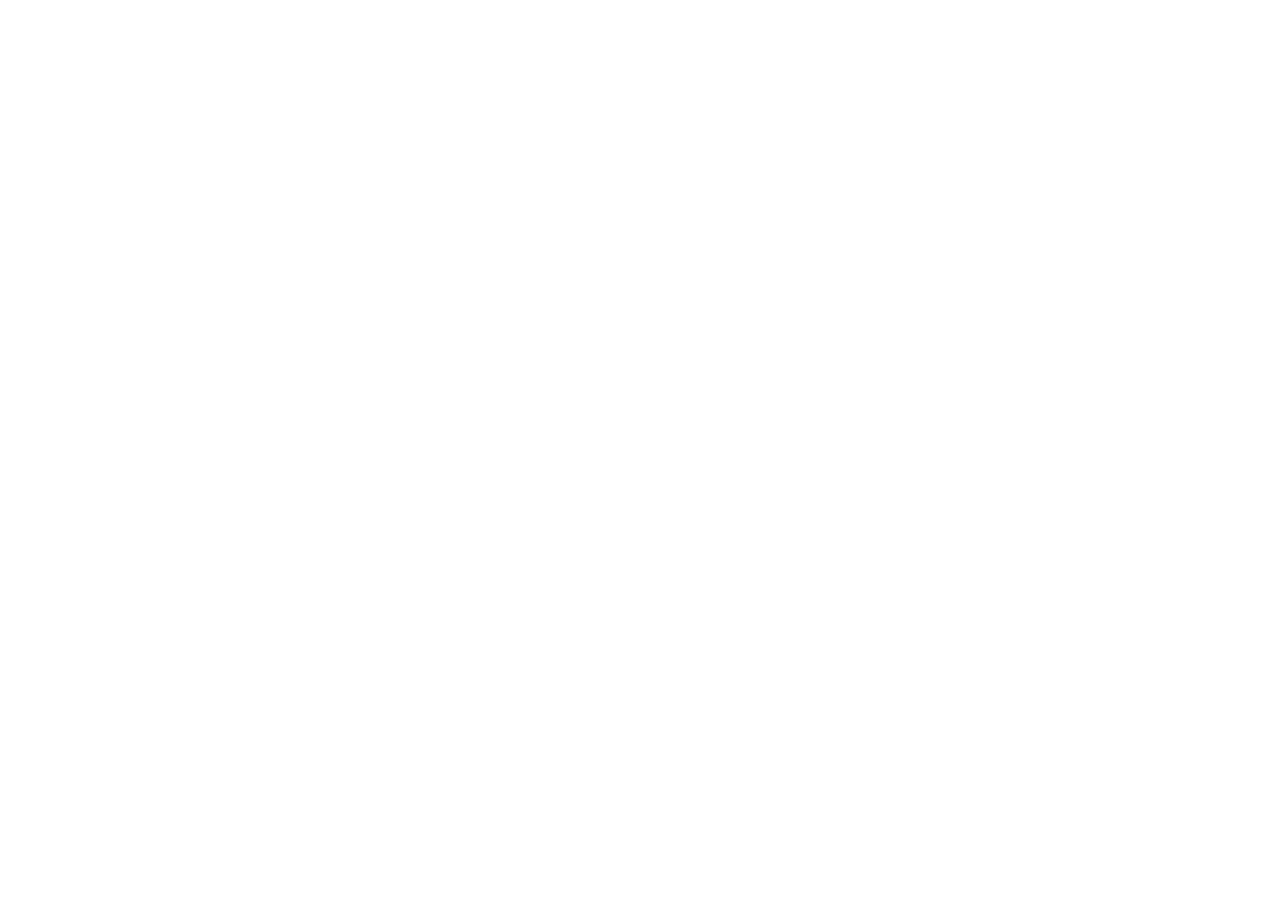
==== index.html @ 9f19ce7f "style sheet added" ====
<!DOCTYPE html>
<html lang="en">
<head>
  <meta charset="UTF-8">
  <meta name="viewport" content="width=device-width, initial-scale=1.0">
  <meta http-equiv="X-UA-Compatible" content="ie=edge">
  <meta name="description" contant = "Welcome to the best homestay in Sydney">
  <meta name="keywords" contant="homestay, hotel, sydney hotel">
  <link rel="stylesheet" href="css/style.css">
  <title>Welcome | My HomeStay</title>
</head>
<body>

</body>
</html>
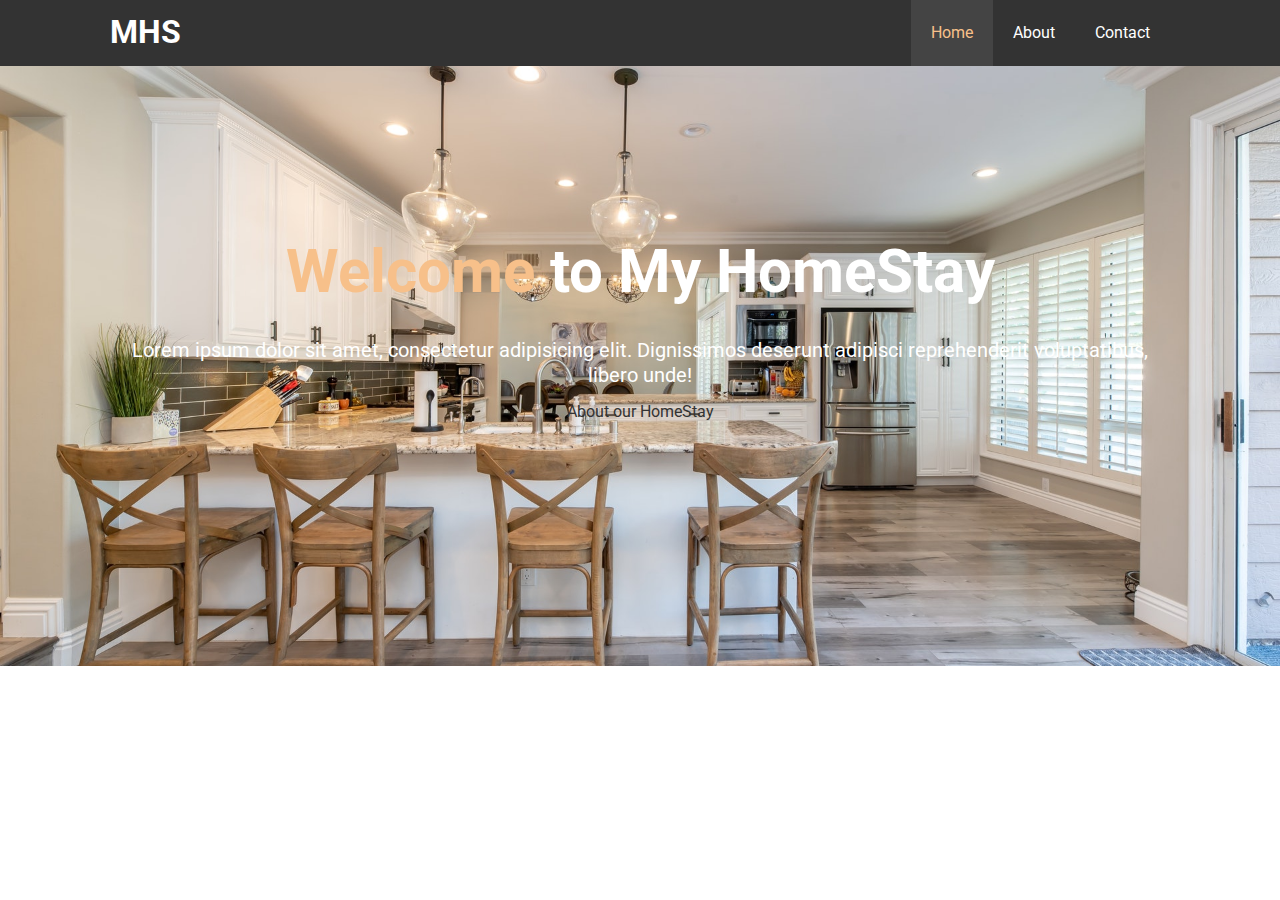
==== commit 225a9201: "style sheet added" ====
--- a/index.html
+++ b/index.html
@@ -1,15 +1,38 @@
 <!DOCTYPE html>
 <html lang="en">
+
 <head>
   <meta charset="UTF-8">
   <meta name="viewport" content="width=device-width, initial-scale=1.0">
   <meta http-equiv="X-UA-Compatible" content="ie=edge">
-  <meta name="description" contant = "Welcome to the best homestay in Sydney">
+  <meta name="description" contant="Welcome to the best homestay in Sydney">
   <meta name="keywords" contant="homestay, hotel, sydney hotel">
   <link rel="stylesheet" href="css/style.css">
   <title>Welcome | My HomeStay</title>
 </head>
+
 <body>
+  <header>
+    <nav id="navbar">
+      <div class="container">
+        <h1 class="logo"><a href="index.html">MHS</a></h1>
+        <ul>
+          <li><a class="current" href="index.html">Home</a></li>
+          <li><a href="about.html">About</a></li>
+          <li><a href="contact.html">Contact</a></li>
+        </ul>
+      </div>
+    </nav>
+    <div id="showcase">
+      <div class="container">
+        <div class="showcase-content">
+          <h1><span class="text-primary">Welcome</span> to My HomeStay</h1>
+          <p class="lead">Lorem ipsum dolor sit amet, consectetur adipisicing elit. Dignissimos deserunt adipisci reprehenderit voluptatibus, libero unde!</p>
+          <a class="btn" href="about.html">About our HomeStay</a>
+        </div>
+      </div>
+    </div>
+  </header>
+</body>
 
-</body>
 </html>
--- a/css/style.css
+++ b/css/style.css
@@ -0,0 +1,87 @@
+@import url('https://fonts.googleapis.com/css2?family=Roboto&display=swap');
+* {
+  box-sizing: border-box;
+  padding: 0;
+  margin: 0;
+}
+
+body {
+  font-family: 'Roboto', sans-serif;
+  line-height: 1.6em;
+}
+
+a {
+  text-decoration: none;
+  color: #333;
+}
+
+h1, h2, h3 {
+  padding-bottom: 20px;
+}
+
+p {
+  margin: 10px 0;
+}
+
+.container {
+  margin: auto;
+  max-width: 1100px;
+  overflow: auto;
+  padding: 0 20px;
+}
+.text-primary {
+  color: #f7c08a;
+}
+.lead {
+  font-size: 20px;
+}
+
+#navbar {
+  background: #333;
+  color: #fff;
+  overflow: auto;
+}
+
+#navbar a{
+  color: #fff;
+}
+
+#navbar h1 {
+  float: left;
+  padding-top: 20px;
+}
+
+#navbar ul {
+  list-style: none;
+  float: right;
+}
+
+#navbar ul li {
+  float:left;
+}
+
+#navbar ul li a {
+  display: block;
+  padding: 20px;
+  text-align: center;
+}
+#navbar ul li a:hover, #navbar ul li a.current {
+  background: #444;
+  color: #f7c08a;
+}
+
+#showcase {
+  background: url('../img/image4.jpg') no-repeat center center/cover;
+  height: 600px;
+}
+
+#showcase .showcase-content {
+  color: #fff;
+  text-align: center;
+  padding-top: 170px;
+}
+#showcase .showcase-content h1 {
+  font-size: 60px;
+  line-height: 1.2em;
+
+}
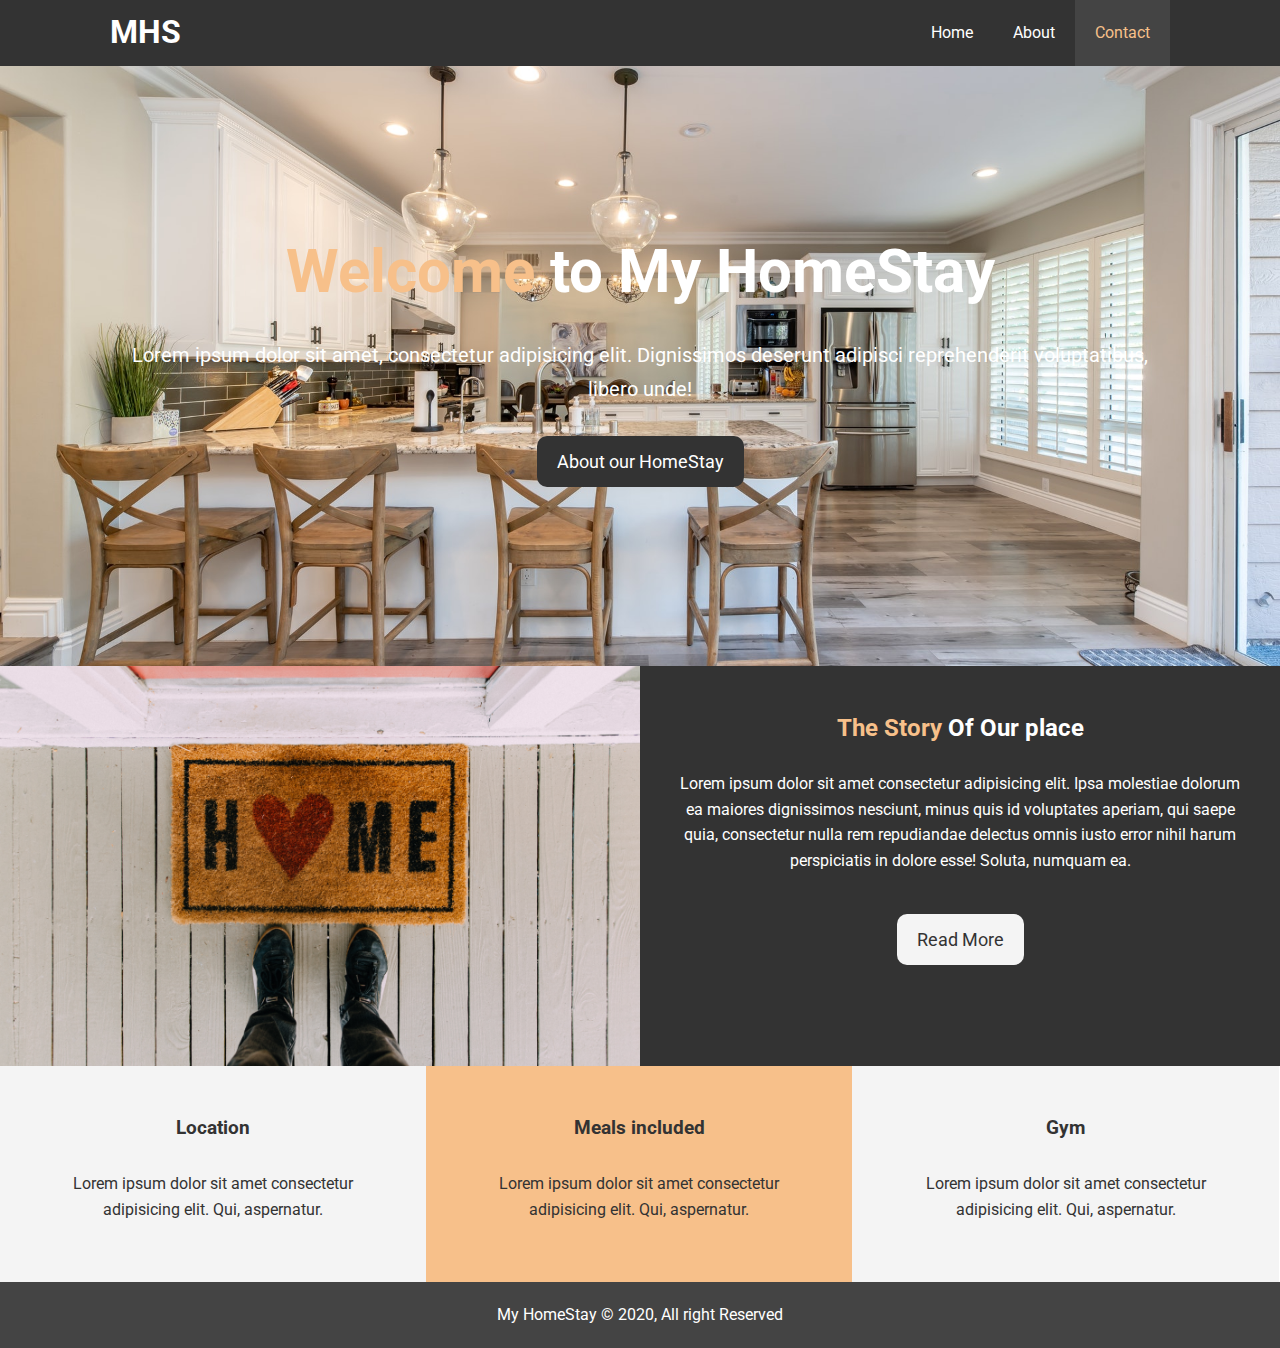
==== commit 4d83e02b: "final commit" ====
--- a/index.html
+++ b/index.html
@@ -7,6 +7,7 @@
   <meta http-equiv="X-UA-Compatible" content="ie=edge">
   <meta name="description" contant="Welcome to the best homestay in Sydney">
   <meta name="keywords" contant="homestay, hotel, sydney hotel">
+  <link rel="stylesheet" href="https://use.fontawesome.com/releases/v5.13.1/css/all.css" integrity="sha384-xxzQGERXS00kBmZW/6qxqJPyxW3UR0BPsL4c8ILaIWXva5kFi7TxkIIaMiKtqV1Q" crossorigin="anonymous">
   <link rel="stylesheet" href="css/style.css">
   <title>Welcome | My HomeStay</title>
 </head>
@@ -17,9 +18,9 @@
       <div class="container">
         <h1 class="logo"><a href="index.html">MHS</a></h1>
         <ul>
-          <li><a class="current" href="index.html">Home</a></li>
+          <li><a href="index.html">Home</a></li>
           <li><a href="about.html">About</a></li>
-          <li><a href="contact.html">Contact</a></li>
+          <li><a class="current" href="contact.html">Contact</a></li>
         </ul>
       </div>
     </nav>
@@ -33,6 +34,39 @@
       </div>
     </div>
   </header>
+  <section id="home-info" class="bg-dark">
+    <div class="info-img"></div>
+      <div class="info-content">
+        <h2><span class="text-primary">The Story</span> Of Our place</h2>
+        <p>Lorem ipsum dolor sit amet consectetur adipisicing elit. Ipsa molestiae dolorum ea maiores dignissimos nesciunt, minus quis id voluptates aperiam, qui saepe quia, consectetur nulla rem repudiandae delectus omnis iusto error nihil harum perspiciatis in dolore esse! Soluta, numquam ea.</p>
+        <a href="about.html" class="btn btn-light">Read More</a>
+      </div>
+  </section>
+
+  <section id="features">
+    <div class="box bg-light">
+      <i class="fas fa-hotel fa-3x"></i>
+      <h3>Location</h3>
+      <p>Lorem ipsum dolor sit amet consectetur adipisicing elit. Qui, aspernatur.</p>
+    </div>
+    <div class="box bg-primary">
+      <i class="fas fa-utensils fa-3x"></i>
+      <h3>Meals included</h3>
+      <p>Lorem ipsum dolor sit amet consectetur adipisicing elit. Qui, aspernatur.</p>
+    </div>
+    <div class="box bg-light">
+      <i class="fas fa-dumbbell fa-3x"></i>
+      <h3>Gym</h3>
+      <p>Lorem ipsum dolor sit amet consectetur adipisicing elit. Qui, aspernatur.</p>
+    </div>
+  </section>
+
+  <div class="clr"></div>
+
+  <footer id="main-footer">
+    My HomeStay &copy; 2020, All right Reserved
+  </footer>
+
 </body>
 
 </html>
--- a/css/style.css
+++ b/css/style.css
@@ -36,6 +36,58 @@
   font-size: 20px;
 }
 
+.btn {
+  display: inline-block;
+  font-size: 18px;
+  color: #fff;
+  background-color: #333;
+  border: none;
+  padding: 13px 20px;
+  border-radius: 10px;
+  cursor: pointer;
+}
+
+.btn:hover {
+  background-color: #f7c08a;
+  color: #333;
+}
+
+.btn-light {
+  background: #f4f4f4;
+  color: #333;
+}
+
+.bg-dark {
+  background: #333;
+  color: #fff
+}
+.bg-light {
+  background: #f4f4f4;
+  color: #333;
+}
+
+.bg-primary {
+  background:  #f7c08a;
+  color: #333;
+}
+.clr {
+  clear:both;
+}
+
+/* Padding Utilities */
+
+.py-1 {
+  padding: 10px 0;
+}
+.py-2 {
+  padding: 20px 0;
+}
+.py-3 {
+  padding: 30px 0;
+}
+.l-heading {
+  font-size: 30px;
+}
 #navbar {
   background: #333;
   color: #fff;
@@ -85,3 +137,125 @@
   line-height: 1.2em;
 
 }
+#showcase .showcase-content p {
+  padding-bottom: 20px;
+  line-height: 1.7em;
+}
+
+#home-info {
+  height: 400px;
+}
+
+#home-info .info-img {
+  float:left;
+  width: 50%;
+  background: url('../img/image2.jpg') no-repeat center center/cover;
+  min-height: 100%;
+}
+
+#home-info .info-content {
+  float:right;
+  width: 50%;
+  height: 100%;
+  text-align: center;
+  padding: 50px 30px;
+  overflow: hidden;
+}
+
+#home-info .info-content p {
+  padding-bottom: 30px;
+}
+
+/* Feature Section */
+.box {
+  float: left;
+  width: 33.3%;
+  padding: 50px;
+  text-align: center;
+}
+
+.box i {
+  margin-bottom: 10px;
+}
+
+
+/* About Info */
+
+#about-info .info-right {
+  float:right;
+  width: 50%;
+  min-height: 100%;
+}
+
+#about-info .info-right img {
+  width: 70%;
+  display: block;
+  margin: auto;
+  border-radius: 50%;
+}
+
+#about-info .info-left {
+  float: left;
+  width: 50%;
+  min-height: 100%;
+}
+
+#testimonial {
+  height: 100%;
+  background: url(../img/image1.jpg) no-repeat fixed center/cover;
+  padding-top: 40px;
+}
+
+
+.testimonial img {
+  width:  10%;
+  float: left;
+  margin: 20px;
+  border-radius: 50%;
+}
+
+#testimonial h2 {
+  color: #fff;
+  text-align: center;
+  padding-bottom: 40px;
+}
+
+#testimonial .testimonial {
+  padding: 20px;
+  margin-bottom: 20px;
+  border-radius: 5px;
+  opacity: 0.9;
+}
+
+/* Contact Form */
+
+#contact-form .form-group {
+  margin-bottom: 20px;
+}
+#contact-form label {
+  display: block;
+  margin-bottom: 5px;
+}
+
+#contact-form input,
+#contact-form textarea {
+  width: 100%;
+  padding: 10px;
+  border: 1px solid #ddd;
+}
+#contact-form textarea{
+  height: 200px;
+}
+
+#contact-form input:focus,
+#contact-form textarea:focus {
+  /* outline:none; */
+  border: #f7c08a;
+}
+
+#main-footer {
+  text-align: center;
+  background: #444;
+  color: #fff;
+  padding: 20px;
+}
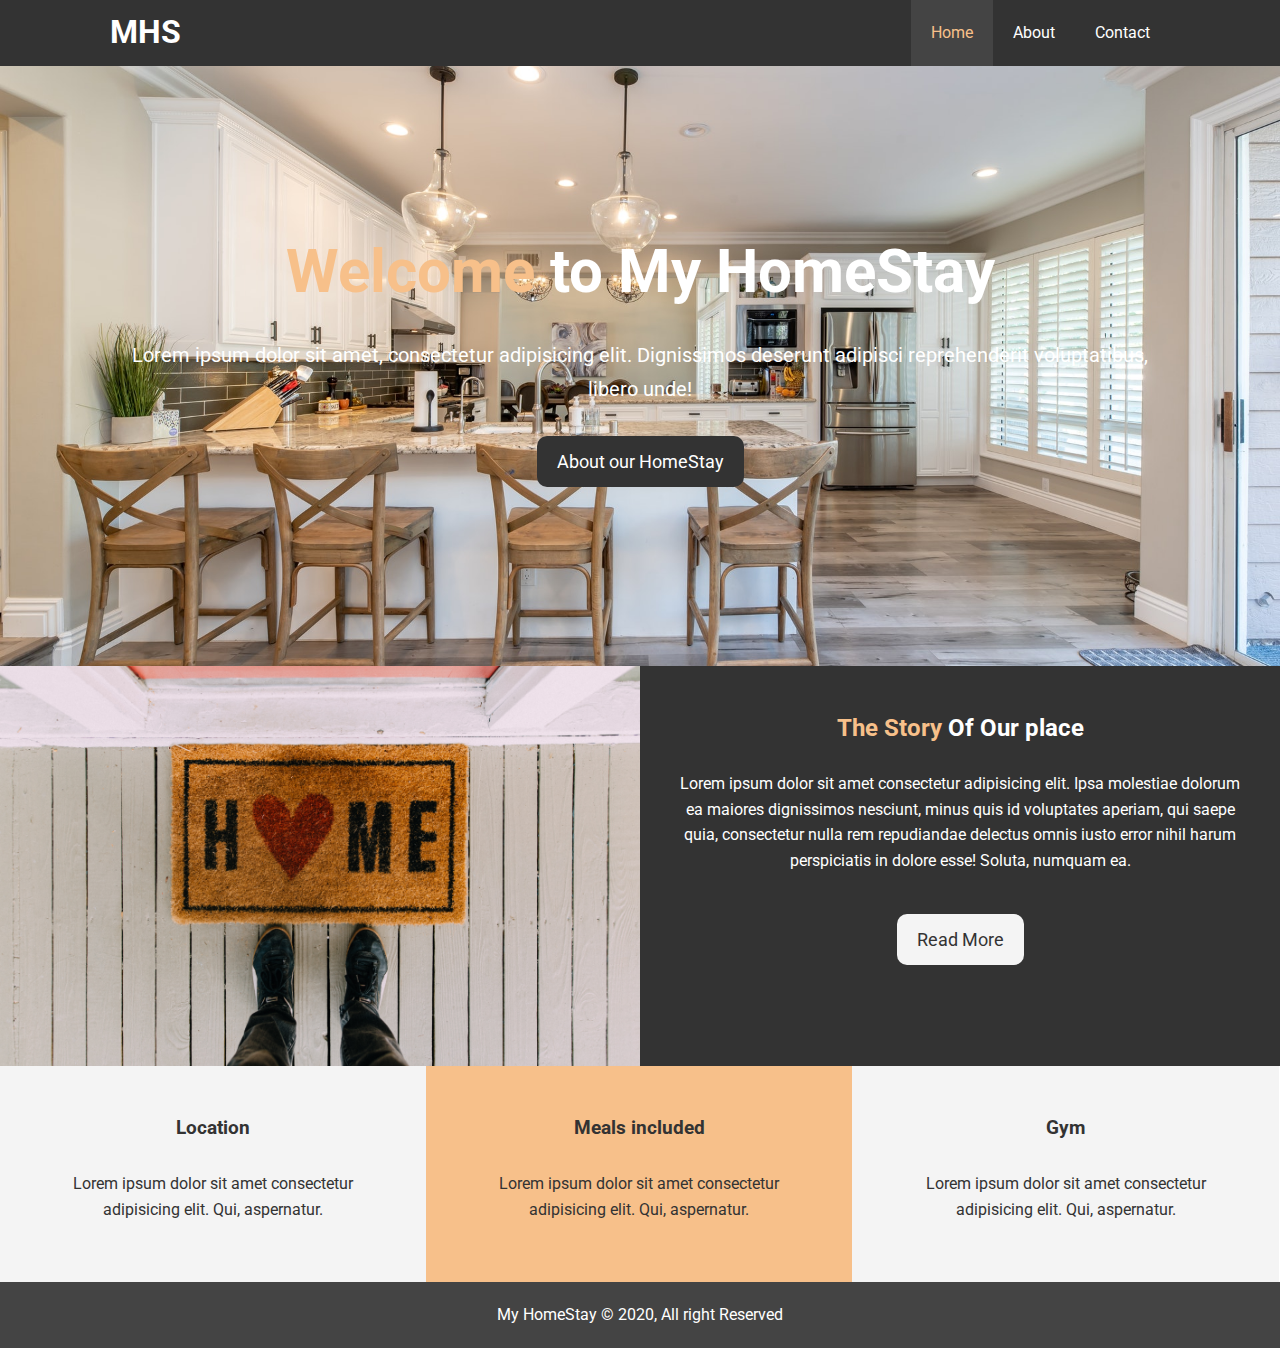
==== commit 93b4bca5: "responsive" ====
--- a/index.html
+++ b/index.html
@@ -9,6 +9,8 @@
   <meta name="keywords" contant="homestay, hotel, sydney hotel">
   <link rel="stylesheet" href="https://use.fontawesome.com/releases/v5.13.1/css/all.css" integrity="sha384-xxzQGERXS00kBmZW/6qxqJPyxW3UR0BPsL4c8ILaIWXva5kFi7TxkIIaMiKtqV1Q" crossorigin="anonymous">
   <link rel="stylesheet" href="css/style.css">
+  <link rel="stylesheet" media="screen and (max-width:768px)"  href="css/mobile.css">
+
   <title>Welcome | My HomeStay</title>
 </head>
 
@@ -18,9 +20,9 @@
       <div class="container">
         <h1 class="logo"><a href="index.html">MHS</a></h1>
         <ul>
-          <li><a href="index.html">Home</a></li>
+          <li><a class="current" href="index.html">Home</a></li>
           <li><a href="about.html">About</a></li>
-          <li><a class="current" href="contact.html">Contact</a></li>
+          <li><a href="contact.html">Contact</a></li>
         </ul>
       </div>
     </nav>
--- a/css/style.css
+++ b/css/style.css
@@ -87,6 +87,7 @@
 }
 .l-heading {
   font-size: 30px;
+  line-height: 1.2;
 }
 #navbar {
   background: #333;
@@ -98,7 +99,7 @@
   color: #fff;
 }
 
-#navbar h1 {
+#navbar .logo {
   float: left;
   padding-top: 20px;
 }
--- a/css/mobile.css
+++ b/css/mobile.css
@@ -0,0 +1,66 @@
+#navbar .logo {
+    float: none;
+    text-align: center;
+}
+#navbar ul {
+    list-style: none;
+    float: none;
+  }
+#navbar ul li {
+    float: none;
+    text-align: center;
+}
+
+#navbar ul li a {
+    padding: 5px;
+    border-bottom: 2px dotted #444;
+  }
+#showcase {
+    height: 100%;
+}
+
+#showcase .showcase-content {
+    padding-top: 40px;
+    padding-bottom: 40px;
+}
+#home-info .info-img {
+      display: none;
+  }
+
+  #home-info .info-content {
+    float:none;
+    width: 100%;
+  }
+
+.box {
+    float: none;
+    width: 100%;
+    padding: 20px;
+}
+
+#about-info .info-right,
+#about-info .info-left {
+    float:none;
+    width: 100%;
+  }
+
+  .l-heading {
+      text-align: center;
+  }
+
+  .testimonial img {
+    width:  20%;
+    float: left;
+    margin: 20px;
+    border-radius: 20%;
+  }
+
+  .testimonial p {
+      text-align: end;
+  }
+
+
+  #contact-info .box {
+      border-bottom: 1px dotted white;
+  }
+
